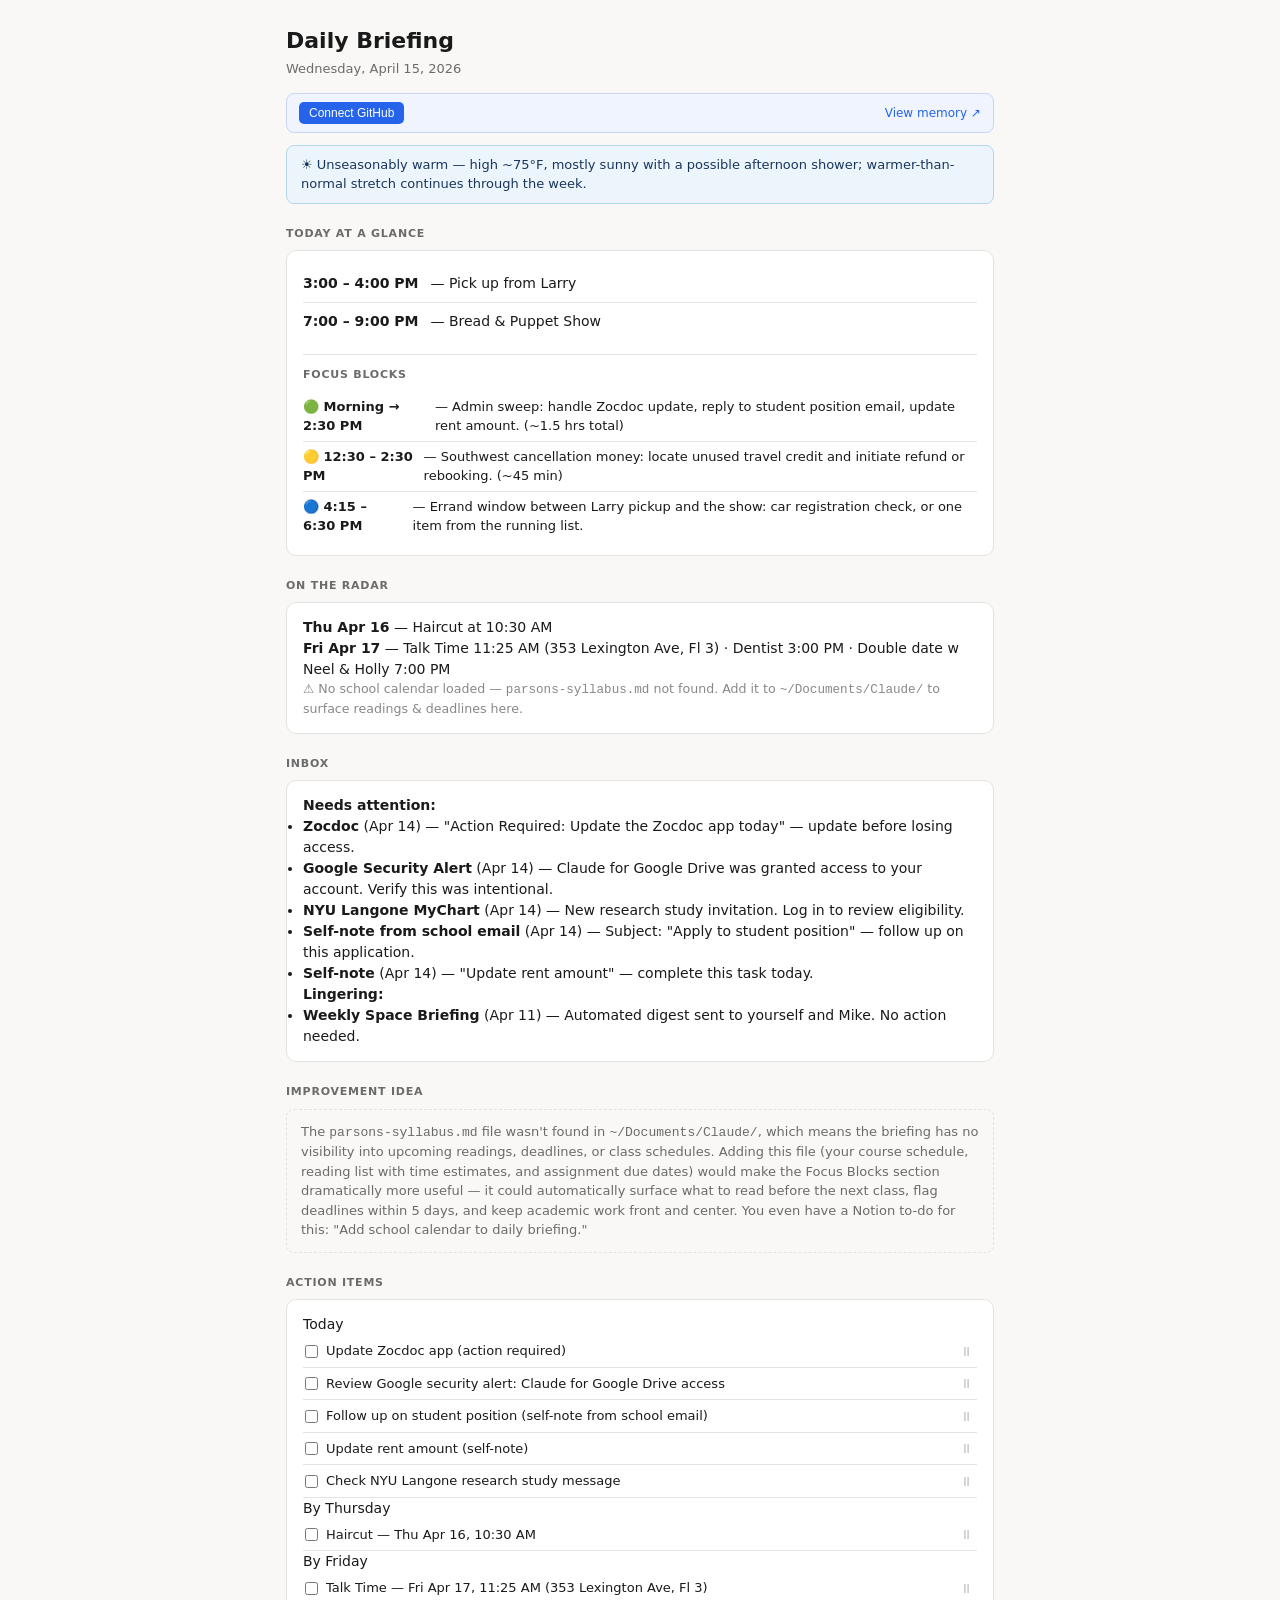
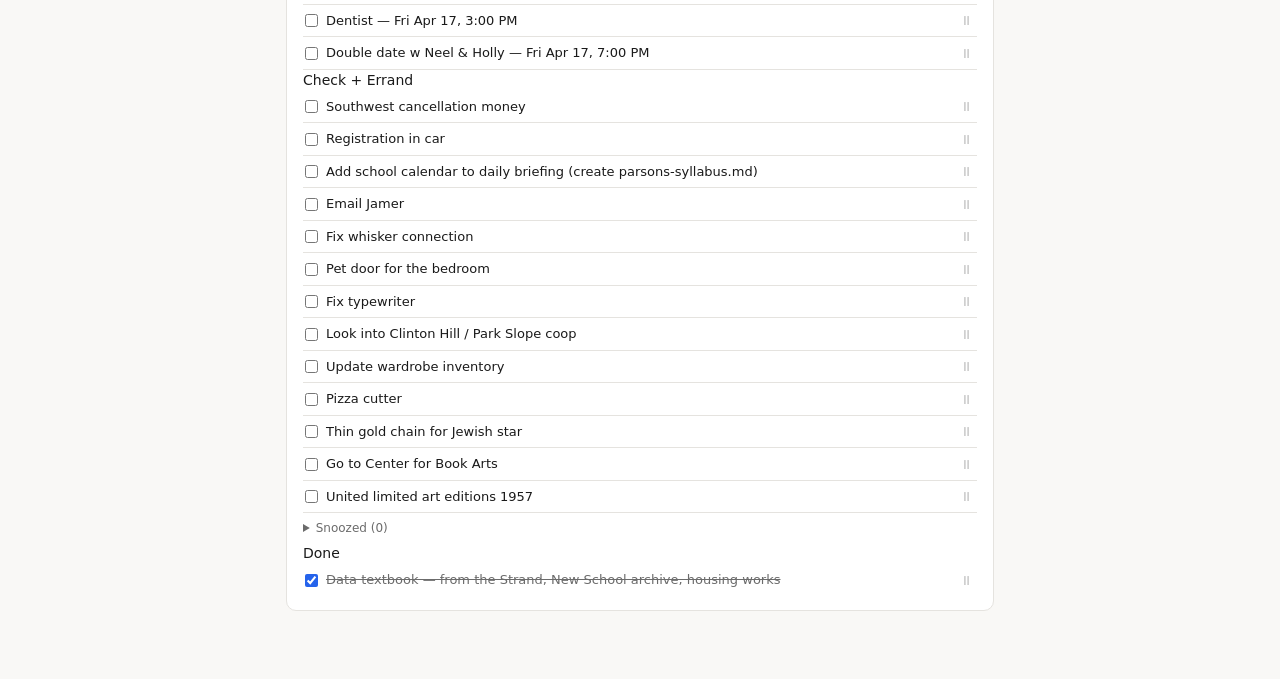
==== daily-briefing-2026-04-15.html @ 1365c32b "Daily briefing 2026-04-15" ====
<!DOCTYPE html>
<html lang="en">
<head>
  <meta charset="UTF-8">
  <meta name="viewport" content="width=device-width, initial-scale=1.0">
  <title>Daily Briefing — Wednesday, April 15, 2026</title>
  <link rel="stylesheet" href="https://jon-goldman.github.io/briefings/assets/briefing.css">
</head>
<body>

<div class="header">
  <h1>Daily Briefing</h1>
  <div class="date">Wednesday, April 15, 2026</div>
</div>

<!-- Memory bar -->
<div class="memory-bar">
  <button id="mem-btn" onclick="connectGitHub()">Connect GitHub</button>
  <span id="mem-status"></span>
  <span id="mem-save-indicator">Saved ✓</span>
  <a href="https://github.com/jon-goldman/briefings/blob/main/memory.json" target="_blank" class="mem-gh-link">View memory ↗</a>
</div>

<!-- Section 1: Weather -->
<div class="weather-bar">
  ☀️ Unseasonably warm — high ~75°F, mostly sunny with a possible afternoon shower; warmer-than-normal stretch continues through the week.
</div>

<!-- Section 2: Today at a Glance -->
<h2>Today at a Glance</h2>
<div class="card">
  <ul class="timeline">
    <li><strong>3:00 – 4:00 PM</strong> — Pick up from Larry</li>
    <li><strong>7:00 – 9:00 PM</strong> — Bread &amp; Puppet Show</li>
  </ul>

  <div class="focus-header">Focus Blocks</div>

  <div class="focus-block">
    <strong>🟢 Morning → 2:30 PM</strong> — Admin sweep: handle Zocdoc update, reply to student position email, update rent amount. (~1.5 hrs total)
  </div>
  <div class="focus-block">
    <strong>🟡 12:30 – 2:30 PM</strong> — Southwest cancellation money: locate unused travel credit and initiate refund or rebooking. (~45 min)
  </div>
  <div class="focus-block">
    <strong>🔵 4:15 – 6:30 PM</strong> — Errand window between Larry pickup and the show: car registration check, or one item from the running list.
  </div>
</div>

<!-- Section 3: On the Radar -->
<h2>On the Radar</h2>
<div class="card">
  <p><strong>Thu Apr 16</strong> — Haircut at 10:30 AM</p>
  <p><strong>Fri Apr 17</strong> — Talk Time 11:25 AM (353 Lexington Ave, Fl 3) · Dentist 3:00 PM · Double date w Neel &amp; Holly 7:00 PM</p>
  <p style="color:#888;font-size:0.9em;">⚠️ No school calendar loaded — <code>parsons-syllabus.md</code> not found. Add it to <code>~/Documents/Claude/</code> to surface readings &amp; deadlines here.</p>
</div>

<!-- Section 4: Inbox -->
<h2>Inbox</h2>
<div class="card">
  <p><strong>Needs attention:</strong></p>
  <ul>
    <li><strong>Zocdoc</strong> (Apr 14) — "Action Required: Update the Zocdoc app today" — update before losing access.</li>
    <li><strong>Google Security Alert</strong> (Apr 14) — Claude for Google Drive was granted access to your account. Verify this was intentional.</li>
    <li><strong>NYU Langone MyChart</strong> (Apr 14) — New research study invitation. Log in to review eligibility.</li>
    <li><strong>Self-note from school email</strong> (Apr 14) — Subject: "Apply to student position" — follow up on this application.</li>
    <li><strong>Self-note</strong> (Apr 14) — "Update rent amount" — complete this task today.</li>
  </ul>
  <p><strong>Lingering:</strong></p>
  <ul>
    <li><strong>Weekly Space Briefing</strong> (Apr 11) — Automated digest sent to yourself and Mike. No action needed.</li>
  </ul>
</div>

<!-- Section 5: Improvement Idea -->
<h2>Improvement Idea</h2>
<div class="improvement">
  The <code>parsons-syllabus.md</code> file wasn't found in <code>~/Documents/Claude/</code>, which means the briefing has no visibility into upcoming readings, deadlines, or class schedules. Adding this file (your course schedule, reading list with time estimates, and assignment due dates) would make the Focus Blocks section dramatically more useful — it could automatically surface what to read before the next class, flag deadlines within 5 days, and keep academic work front and center. You even have a Notion to-do for this: "Add school calendar to daily briefing."
</div>

<!-- Section 6: Action Items -->
<h2>Action Items</h2>
<div class="card">

  <!-- Today -->
  <div class="group-label">Today</div>

  <div class="action-item">
    <input type="checkbox" data-id="zocdoc-app-update" onchange="toggle(this)">
    <span class="al">Update Zocdoc app (action required)</span>
    <button class="snooze-btn" onclick="snoozeItem('zocdoc-app-update', 'Update Zocdoc app')">⏸</button>
  </div>

  <div class="action-item">
    <input type="checkbox" data-id="google-security-alert-drive" onchange="toggle(this)">
    <span class="al">Review Google security alert: Claude for Google Drive access</span>
    <button class="snooze-btn" onclick="snoozeItem('google-security-alert-drive', 'Review Google security alert')">⏸</button>
  </div>

  <div class="action-item">
    <input type="checkbox" data-id="apply-student-position" onchange="toggle(this)">
    <span class="al">Follow up on student position (self-note from school email)</span>
    <button class="snooze-btn" onclick="snoozeItem('apply-student-position', 'Follow up on student position')">⏸</button>
  </div>

  <div class="action-item">
    <input type="checkbox" data-id="update-rent-amount" onchange="toggle(this)">
    <span class="al">Update rent amount (self-note)</span>
    <button class="snooze-btn" onclick="snoozeItem('update-rent-amount', 'Update rent amount')">⏸</button>
  </div>

  <div class="action-item">
    <input type="checkbox" data-id="nyu-langone-research-study" onchange="toggle(this)">
    <span class="al">Check NYU Langone research study message</span>
    <button class="snooze-btn" onclick="snoozeItem('nyu-langone-research-study', 'Check NYU Langone research study')">⏸</button>
  </div>

  <!-- By Thursday -->
  <div class="group-label">By Thursday</div>

  <div class="action-item">
    <input type="checkbox" data-id="haircut-thursday" onchange="toggle(this)">
    <span class="al">Haircut — Thu Apr 16, 10:30 AM</span>
    <button class="snooze-btn" onclick="snoozeItem('haircut-thursday', 'Haircut Thu 10:30 AM')">⏸</button>
  </div>

  <!-- By Friday -->
  <div class="group-label">By Friday</div>

  <div class="action-item">
    <input type="checkbox" data-id="talk-time-friday" onchange="toggle(this)">
    <span class="al">Talk Time — Fri Apr 17, 11:25 AM (353 Lexington Ave, Fl 3)</span>
    <button class="snooze-btn" onclick="snoozeItem('talk-time-friday', 'Talk Time Fri 11:25 AM')">⏸</button>
  </div>

  <div class="action-item">
    <input type="checkbox" data-id="dentist-friday" onchange="toggle(this)">
    <span class="al">Dentist — Fri Apr 17, 3:00 PM</span>
    <button class="snooze-btn" onclick="snoozeItem('dentist-friday', 'Dentist Fri 3 PM')">⏸</button>
  </div>

  <div class="action-item">
    <input type="checkbox" data-id="double-date-neel-holly" onchange="toggle(this)">
    <span class="al">Double date w Neel &amp; Holly — Fri Apr 17, 7:00 PM</span>
    <button class="snooze-btn" onclick="snoozeItem('double-date-neel-holly', 'Double date Neel & Holly')">⏸</button>
  </div>

  <!-- Check + Errand -->
  <div class="group-label">Check + Errand</div>

  <div class="action-item">
    <input type="checkbox" data-id="southwest-cancellation" onchange="toggle(this)">
    <span class="al">Southwest cancellation money</span>
    <button class="snooze-btn" onclick="snoozeItem('southwest-cancellation', 'Southwest cancellation money')">⏸</button>
  </div>

  <div class="action-item">
    <input type="checkbox" data-id="car-registration" onchange="toggle(this)">
    <span class="al">Registration in car</span>
    <button class="snooze-btn" onclick="snoozeItem('car-registration', 'Registration in car')">⏸</button>
  </div>

  <div class="action-item">
    <input type="checkbox" data-id="add-school-calendar-briefing" onchange="toggle(this)">
    <span class="al">Add school calendar to daily briefing (create parsons-syllabus.md)</span>
    <button class="snooze-btn" onclick="snoozeItem('add-school-calendar-briefing', 'Add school calendar to briefing')">⏸</button>
  </div>

  <div class="action-item">
    <input type="checkbox" data-id="email-jamer" onchange="toggle(this)">
    <span class="al">Email Jamer</span>
    <button class="snooze-btn" onclick="snoozeItem('email-jamer', 'Email Jamer')">⏸</button>
  </div>

  <div class="action-item">
    <input type="checkbox" data-id="fix-whisker-connection" onchange="toggle(this)">
    <span class="al">Fix whisker connection</span>
    <button class="snooze-btn" onclick="snoozeItem('fix-whisker-connection', 'Fix whisker connection')">⏸</button>
  </div>

  <div class="action-item">
    <input type="checkbox" data-id="pet-door-bedroom" onchange="toggle(this)">
    <span class="al">Pet door for the bedroom</span>
    <button class="snooze-btn" onclick="snoozeItem('pet-door-bedroom', 'Pet door for the bedroom')">⏸</button>
  </div>

  <div class="action-item">
    <input type="checkbox" data-id="fix-typewriter" onchange="toggle(this)">
    <span class="al">Fix typewriter</span>
    <button class="snooze-btn" onclick="snoozeItem('fix-typewriter', 'Fix typewriter')">⏸</button>
  </div>

  <div class="action-item">
    <input type="checkbox" data-id="clinton-hill-coop" onchange="toggle(this)">
    <span class="al">Look into Clinton Hill / Park Slope coop</span>
    <button class="snooze-btn" onclick="snoozeItem('clinton-hill-coop', 'Look into Clinton Hill / Park Slope coop')">⏸</button>
  </div>

  <div class="action-item">
    <input type="checkbox" data-id="wardrobe-inventory" onchange="toggle(this)">
    <span class="al">Update wardrobe inventory</span>
    <button class="snooze-btn" onclick="snoozeItem('wardrobe-inventory', 'Update wardrobe inventory')">⏸</button>
  </div>

  <div class="action-item">
    <input type="checkbox" data-id="pizza-cutter" onchange="toggle(this)">
    <span class="al">Pizza cutter</span>
    <button class="snooze-btn" onclick="snoozeItem('pizza-cutter', 'Pizza cutter')">⏸</button>
  </div>

  <div class="action-item">
    <input type="checkbox" data-id="thin-gold-chain" onchange="toggle(this)">
    <span class="al">Thin gold chain for Jewish star</span>
    <button class="snooze-btn" onclick="snoozeItem('thin-gold-chain', 'Thin gold chain for Jewish star')">⏸</button>
  </div>

  <div class="action-item">
    <input type="checkbox" data-id="center-for-book-arts" onchange="toggle(this)">
    <span class="al">Go to Center for Book Arts</span>
    <button class="snooze-btn" onclick="snoozeItem('center-for-book-arts', 'Go to Center for Book Arts')">⏸</button>
  </div>

  <div class="action-item">
    <input type="checkbox" data-id="united-limited-art-editions" onchange="toggle(this)">
    <span class="al">United limited art editions 1957</span>
    <button class="snooze-btn" onclick="snoozeItem('united-limited-art-editions', 'United limited art editions 1957')">⏸</button>
  </div>

  <!-- Snoozed -->
  <details>
    <summary>Snoozed (<span id="snooze-count">0</span>)</summary>
    <ul id="snoozed-list"></ul>
  </details>

  <!-- Done -->
  <div class="group-label">Done</div>

  <div class="action-item">
    <input type="checkbox" data-id="data-textbook-strand" checked onchange="toggle(this)">
    <span class="al done">Data textbook — from the Strand, New School archive, housing works</span>
    <button class="snooze-btn" onclick="snoozeItem('data-textbook-strand', 'Data textbook strand')">⏸</button>
  </div>

</div>

<script src="https://jon-goldman.github.io/briefings/assets/briefing.js"></script>
</body>
</html>
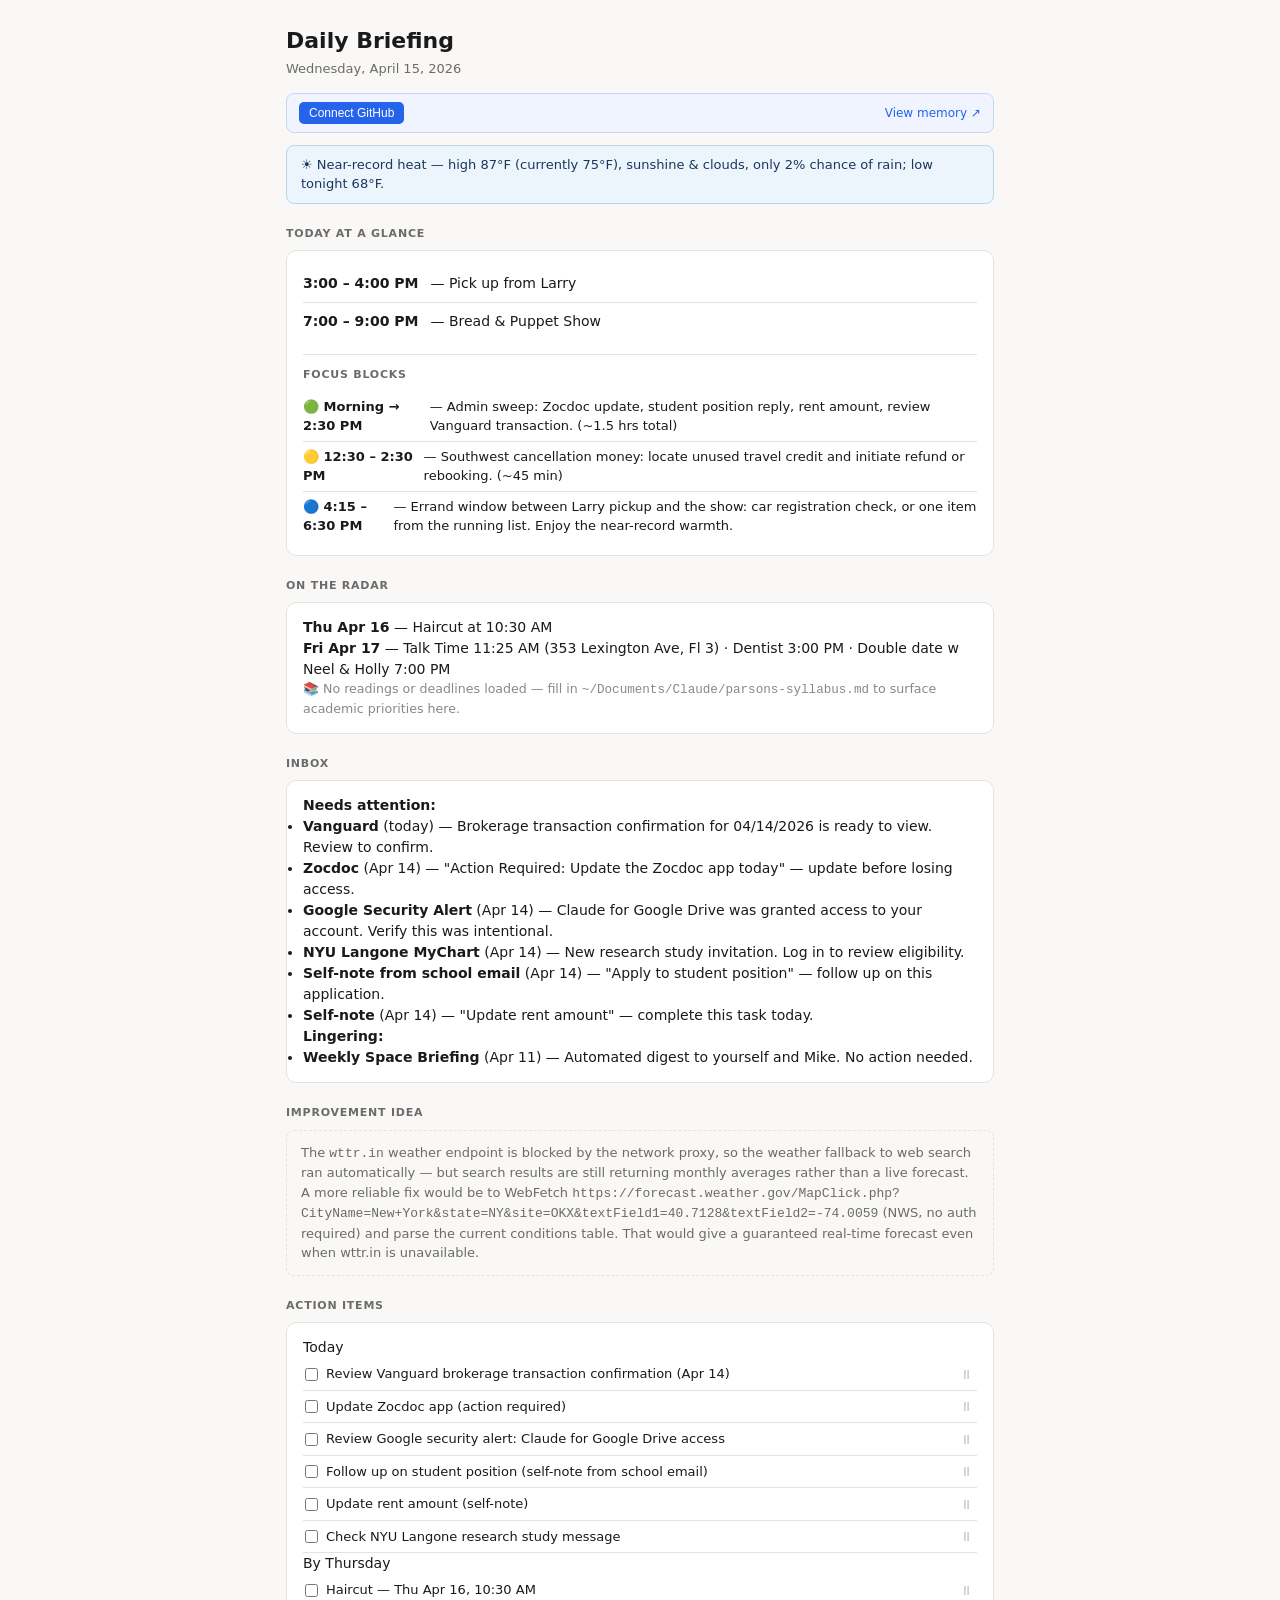
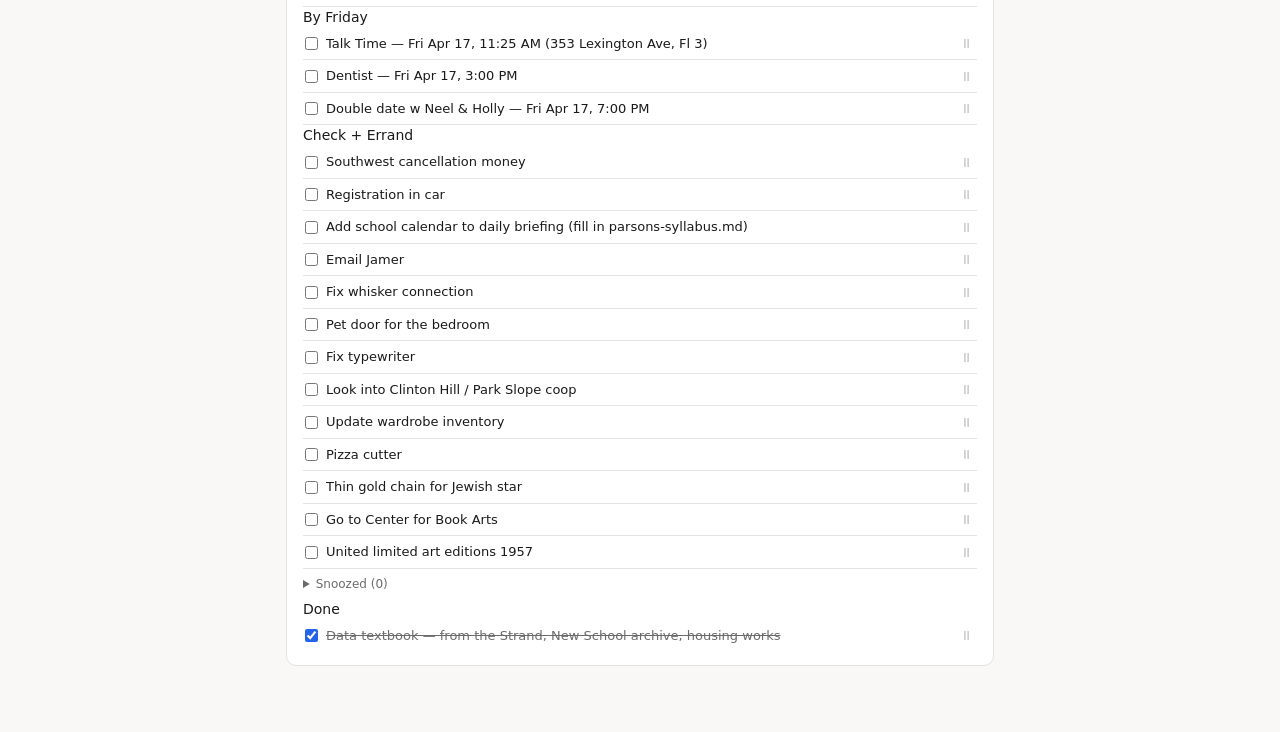
==== commit 738c6eda: "Test run: updated briefing 2026-04-15 with accurate weather + Vanguard item" ====
--- a/daily-briefing-2026-04-15.html
+++ b/daily-briefing-2026-04-15.html
@@ -23,7 +23,7 @@
 
 <!-- Section 1: Weather -->
 <div class="weather-bar">
-  ☀️ Unseasonably warm — high ~75°F, mostly sunny with a possible afternoon shower; warmer-than-normal stretch continues through the week.
+  ☀️ Near-record heat — high 87°F (currently 75°F), sunshine &amp; clouds, only 2% chance of rain; low tonight 68°F.
 </div>
 
 <!-- Section 2: Today at a Glance -->
@@ -37,13 +37,13 @@
   <div class="focus-header">Focus Blocks</div>
 
   <div class="focus-block">
-    <strong>🟢 Morning → 2:30 PM</strong> — Admin sweep: handle Zocdoc update, reply to student position email, update rent amount. (~1.5 hrs total)
+    <strong>🟢 Morning → 2:30 PM</strong> — Admin sweep: Zocdoc update, student position reply, rent amount, review Vanguard transaction. (~1.5 hrs total)
   </div>
   <div class="focus-block">
     <strong>🟡 12:30 – 2:30 PM</strong> — Southwest cancellation money: locate unused travel credit and initiate refund or rebooking. (~45 min)
   </div>
   <div class="focus-block">
-    <strong>🔵 4:15 – 6:30 PM</strong> — Errand window between Larry pickup and the show: car registration check, or one item from the running list.
+    <strong>🔵 4:15 – 6:30 PM</strong> — Errand window between Larry pickup and the show: car registration check, or one item from the running list. Enjoy the near-record warmth.
   </div>
 </div>
 
@@ -52,7 +52,7 @@
 <div class="card">
   <p><strong>Thu Apr 16</strong> — Haircut at 10:30 AM</p>
   <p><strong>Fri Apr 17</strong> — Talk Time 11:25 AM (353 Lexington Ave, Fl 3) · Dentist 3:00 PM · Double date w Neel &amp; Holly 7:00 PM</p>
-  <p style="color:#888;font-size:0.9em;">⚠️ No school calendar loaded — <code>parsons-syllabus.md</code> not found. Add it to <code>~/Documents/Claude/</code> to surface readings &amp; deadlines here.</p>
+  <p style="color:#888;font-size:0.9em;">📚 No readings or deadlines loaded — fill in <code>~/Documents/Claude/parsons-syllabus.md</code> to surface academic priorities here.</p>
 </div>
 
 <!-- Section 4: Inbox -->
@@ -60,22 +60,23 @@
 <div class="card">
   <p><strong>Needs attention:</strong></p>
   <ul>
+    <li><strong>Vanguard</strong> (today) — Brokerage transaction confirmation for 04/14/2026 is ready to view. Review to confirm.</li>
     <li><strong>Zocdoc</strong> (Apr 14) — "Action Required: Update the Zocdoc app today" — update before losing access.</li>
     <li><strong>Google Security Alert</strong> (Apr 14) — Claude for Google Drive was granted access to your account. Verify this was intentional.</li>
     <li><strong>NYU Langone MyChart</strong> (Apr 14) — New research study invitation. Log in to review eligibility.</li>
-    <li><strong>Self-note from school email</strong> (Apr 14) — Subject: "Apply to student position" — follow up on this application.</li>
+    <li><strong>Self-note from school email</strong> (Apr 14) — "Apply to student position" — follow up on this application.</li>
     <li><strong>Self-note</strong> (Apr 14) — "Update rent amount" — complete this task today.</li>
   </ul>
   <p><strong>Lingering:</strong></p>
   <ul>
-    <li><strong>Weekly Space Briefing</strong> (Apr 11) — Automated digest sent to yourself and Mike. No action needed.</li>
+    <li><strong>Weekly Space Briefing</strong> (Apr 11) — Automated digest to yourself and Mike. No action needed.</li>
   </ul>
 </div>
 
 <!-- Section 5: Improvement Idea -->
 <h2>Improvement Idea</h2>
 <div class="improvement">
-  The <code>parsons-syllabus.md</code> file wasn't found in <code>~/Documents/Claude/</code>, which means the briefing has no visibility into upcoming readings, deadlines, or class schedules. Adding this file (your course schedule, reading list with time estimates, and assignment due dates) would make the Focus Blocks section dramatically more useful — it could automatically surface what to read before the next class, flag deadlines within 5 days, and keep academic work front and center. You even have a Notion to-do for this: "Add school calendar to daily briefing."
+  The <code>wttr.in</code> weather endpoint is blocked by the network proxy, so the weather fallback to web search ran automatically — but search results are still returning monthly averages rather than a live forecast. A more reliable fix would be to WebFetch <code>https://forecast.weather.gov/MapClick.php?CityName=New+York&state=NY&site=OKX&textField1=40.7128&textField2=-74.0059</code> (NWS, no auth required) and parse the current conditions table. That would give a guaranteed real-time forecast even when wttr.in is unavailable.
 </div>
 
 <!-- Section 6: Action Items -->
@@ -84,6 +85,12 @@
 
   <!-- Today -->
   <div class="group-label">Today</div>
+
+  <div class="action-item">
+    <input type="checkbox" data-id="vanguard-brokerage-confirm" onchange="toggle(this)">
+    <span class="al">Review Vanguard brokerage transaction confirmation (Apr 14)</span>
+    <button class="snooze-btn" onclick="snoozeItem('vanguard-brokerage-confirm', 'Review Vanguard brokerage confirmation')">⏸</button>
+  </div>
 
   <div class="action-item">
     <input type="checkbox" data-id="zocdoc-app-update" onchange="toggle(this)">
@@ -162,7 +169,7 @@
 
   <div class="action-item">
     <input type="checkbox" data-id="add-school-calendar-briefing" onchange="toggle(this)">
-    <span class="al">Add school calendar to daily briefing (create parsons-syllabus.md)</span>
+    <span class="al">Add school calendar to daily briefing (fill in parsons-syllabus.md)</span>
     <button class="snooze-btn" onclick="snoozeItem('add-school-calendar-briefing', 'Add school calendar to briefing')">⏸</button>
   </div>
 
